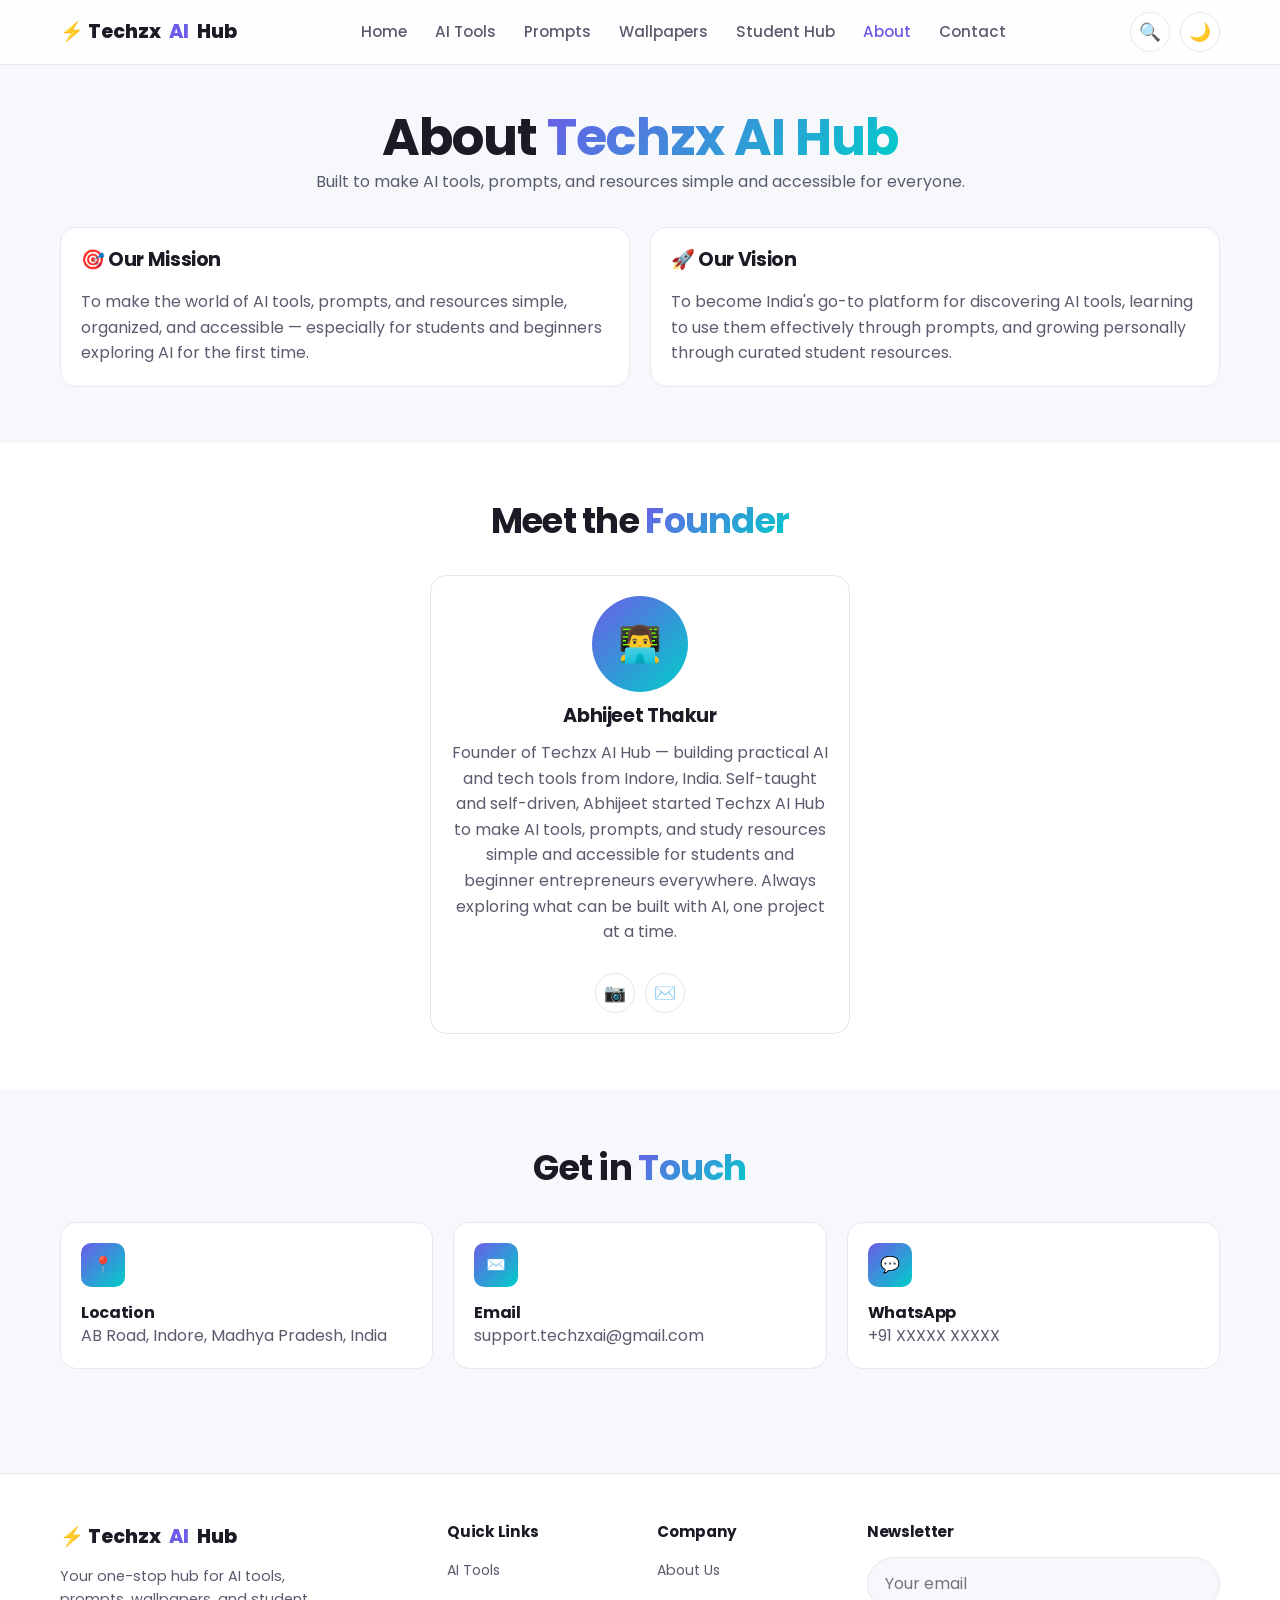
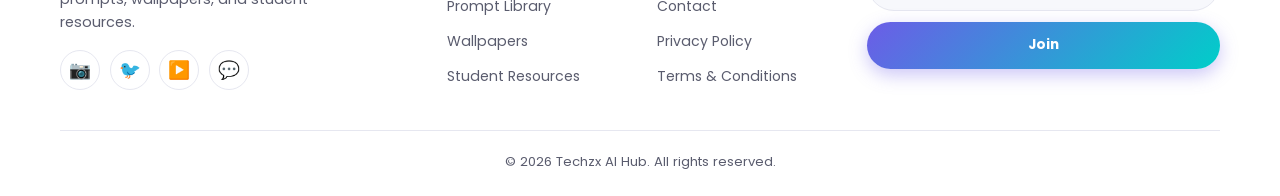
==== about.html @ d21fbffb "Add files via upload" ====
<!DOCTYPE html>
<html lang="en">
<head>
<meta charset="UTF-8">
<meta name="viewport" content="width=device-width, initial-scale=1.0, viewport-fit=cover">
<title>About Us — Techzx AI Hub</title>
<meta name="description" content="Learn about Techzx AI Hub's mission, vision, and founder. We help people discover and use AI tools, prompts, and resources easily.">
<meta name="keywords" content="about Techzx AI Hub, AI hub mission, AI hub founder">
<link rel="canonical" href="https://techzxaihub.example.com/about.html">
<meta property="og:type" content="website">
<meta property="og:title" content="About Us — Techzx AI Hub">
<meta property="og:description" content="Learn about Techzx AI Hub's mission, vision, and founder.">
<meta property="og:url" content="https://techzxaihub.example.com/about.html">
<meta property="og:image" content="assets/images/og-cover.jpg">
<link rel="manifest" href="manifest.json">
<meta name="theme-color" content="#6C5CE7">
<link rel="apple-touch-icon" href="assets/icons/icon-192.png">
<link rel="preconnect" href="https://fonts.googleapis.com">
<link href="https://fonts.googleapis.com/css2?family=Poppins:wght@400;500;600;700;800&display=swap" rel="stylesheet">
<link rel="stylesheet" href="styles.css">
</head>
<body>
<header class="navbar">
  <div class="container">
    <a href="index.html" class="logo">⚡ Techzx<span class="dot">AI</span> Hub</a>
    <nav class="nav-links">
      <a href="index.html">Home</a>
      <a href="ai-tools.html">AI Tools</a>
      <a href="prompts.html">Prompts</a>
      <a href="wallpapers.html">Wallpapers</a>
      <a href="resources.html">Student Hub</a>
      <a href="about.html" class="active">About</a>
      <a href="contact.html">Contact</a>
    </nav>
    <div class="nav-actions">
      <button class="btn-icon search-trigger" aria-label="Search">🔍</button>
      <button class="btn-icon theme-toggle" aria-label="Toggle theme">🌙</button>
      <button class="hamburger" aria-label="Menu"><span></span><span></span><span></span></button>
    </div>
  </div>
  <div class="mobile-menu">
    <a href="index.html">Home</a>
    <a href="ai-tools.html">AI Tools</a>
    <a href="prompts.html">Prompts</a>
    <a href="wallpapers.html">Wallpapers</a>
    <a href="resources.html">Student Hub</a>
    <a href="about.html" class="active">About</a>
    <a href="contact.html">Contact</a>
  </div>
</header>

<div class="search-overlay">
  <div class="search-box">
    <input type="text" placeholder="Search tools, prompts, wallpapers..." aria-label="Search everything">
    <div class="search-results"></div>
    <button class="btn btn-outline btn-block search-close mt-1">Close</button>
  </div>
</div>
<section class="page-hero">
  <div class="container">
    <h1>About <span class="gradient-text">Techzx AI Hub</span></h1>
    <p class="lead">Built to make AI tools, prompts, and resources simple and accessible for everyone.</p>
  </div>
</section>

<section class="section" style="padding-top:1rem;">
  <div class="container">
    <div class="mission-grid">
      <div class="card">
        <h3>🎯 Our Mission</h3>
        <p style="margin-top:0.5rem;">To make the world of AI tools, prompts, and resources simple, organized, and accessible — especially for students and beginners exploring AI for the first time.</p>
      </div>
      <div class="card">
        <h3>🚀 Our Vision</h3>
        <p style="margin-top:0.5rem;">To become India's go-to platform for discovering AI tools, learning to use them effectively through prompts, and growing personally through curated student resources.</p>
      </div>
    </div>
  </div>
</section>

<section class="section" style="background:var(--bg-elevated);">
  <div class="container">
    <div class="section-head">
      <h2>Meet the <span class="gradient-text">Founder</span></h2>
    </div>
    <div class="card founder-card" style="max-width:420px;margin:0 auto;">
      <div class="founder-avatar">👨‍💻</div>
      <h3>Abhijeet Thakur</h3>
      <p>Founder of Techzx AI Hub — building practical AI and tech tools from Indore, India. Self-taught and self-driven, Abhijeet started Techzx AI Hub to make AI tools, prompts, and study resources simple and accessible for students and beginner entrepreneurs everywhere. Always exploring what can be built with AI, one project at a time.</p>
      <div class="social-links">
        <a class="btn-icon" href="https://instagram.com/official_abhijeetthakur0" target="_blank" rel="noopener noreferrer" aria-label="Instagram">📷</a>
        <a class="btn-icon" href="mailto:support.techzxai@gmail.com" aria-label="Email">✉️</a>
      </div>
    </div>
  </div>
</section>

<section class="section">
  <div class="container">
    <div class="section-head">
      <h2>Get in <span class="gradient-text">Touch</span></h2>
    </div>
    <div class="grid">
      <div class="card contact-info-card">
        <div class="icon-box">📍</div>
        <div><h4>Location</h4><p>AB Road, Indore, Madhya Pradesh, India</p></div>
      </div>
      <div class="card contact-info-card">
        <div class="icon-box">✉️</div>
        <div><h4>Email</h4><p><a href="mailto:support.techzxai@gmail.com" style="color:var(--text-secondary);">support.techzxai@gmail.com</a></p></div>
      </div>
      <div class="card contact-info-card">
        <div class="icon-box">💬</div>
        <div><h4>WhatsApp</h4><p>+91 XXXXX XXXXX</p></div>
      </div>
    </div>
  </div>
</section>

<footer class="footer">
  <div class="container">
    <div class="footer-grid">
      <div class="footer-brand">
        <a href="index.html" class="logo">⚡ Techzx<span class="dot">AI</span> Hub</a>
        <p>Your one-stop hub for AI tools, prompts, wallpapers, and student resources.</p>
        <div class="social-links">
          <a class="btn-icon" href="#" aria-label="Instagram">📷</a>
          <a class="btn-icon" href="#" aria-label="Twitter">🐦</a>
          <a class="btn-icon" href="#" aria-label="YouTube">▶️</a>
          <a class="btn-icon" href="#" aria-label="WhatsApp">💬</a>
        </div>
      </div>
      <div class="footer-links">
        <h4>Quick Links</h4>
        <ul>
          <li><a href="ai-tools.html">AI Tools</a></li>
          <li><a href="prompts.html">Prompt Library</a></li>
          <li><a href="wallpapers.html">Wallpapers</a></li>
          <li><a href="resources.html">Student Resources</a></li>
        </ul>
      </div>
      <div class="footer-links">
        <h4>Company</h4>
        <ul>
          <li><a href="about.html">About Us</a></li>
          <li><a href="contact.html">Contact</a></li>
          <li><a href="privacy.html">Privacy Policy</a></li>
          <li><a href="terms.html">Terms & Conditions</a></li>
        </ul>
      </div>
      <div class="footer-links">
        <h4>Newsletter</h4>
        <form class="newsletter-form" style="flex-direction:column;">
          <input type="email" name="email" placeholder="Your email" required aria-label="Email address" style="background:var(--bg);color:var(--text-primary);border:1.5px solid var(--border);">
          <button type="submit" class="btn btn-primary btn-sm" style="background:var(--grad-primary);color:#fff;">Join</button>
        </form>
      </div>
    </div>
    <div class="footer-bottom">&copy; <span id="year"></span> Techzx AI Hub. All rights reserved.</div>
  </div>
</footer>

<script src="data.js"></script>
<script src="script.js"></script>
<script>document.getElementById("year").textContent = new Date().getFullYear();</script>
</body>
</html>
---- styles.css ----
/* ==========================================================================
   Techzx AI Hub — styles.css
   Mobile-first, responsive, dark/light theme via CSS variables.
   ========================================================================== */

/* ---------------- 1. RESET & BASE ---------------- */
*, *::before, *::after { box-sizing: border-box; margin: 0; padding: 0; }
html { scroll-behavior: smooth; }
img { max-width: 100%; display: block; }
a { text-decoration: none; color: inherit; }
button { font: inherit; cursor: pointer; border: none; background: none; }
ul { list-style: none; }
input, textarea, select { font: inherit; }

/* ---------------- 2. THEME VARIABLES ---------------- */
:root {
  /* Brand gradient */
  --grad-primary: linear-gradient(135deg, #6C5CE7 0%, #00CEC9 100%);
  --grad-secondary: linear-gradient(135deg, #FD79A8 0%, #6C5CE7 100%);
  --accent: #6C5CE7;
  --accent-2: #00CEC9;

  /* Light theme (default) */
  --bg: #F7F8FC;
  --bg-elevated: #FFFFFF;
  --bg-card: #FFFFFF;
  --text-primary: #1A1B25;
  --text-secondary: #5A5C6E;
  --border: #E6E7F0;
  --shadow: 0 8px 24px rgba(30, 30, 60, 0.08);
  --shadow-hover: 0 14px 32px rgba(30, 30, 60, 0.14);
  --navbar-bg: rgba(255, 255, 255, 0.85);

  --radius-sm: 10px;
  --radius-md: 16px;
  --radius-lg: 24px;
  --transition: 0.25s ease;
  --max-width: 1200px;
}

[data-theme="dark"] {
  --bg: #0F1014;
  --bg-elevated: #16171F;
  --bg-card: #1B1C26;
  --text-primary: #F2F2F7;
  --text-secondary: #A2A3B5;
  --border: #2A2B38;
  --shadow: 0 8px 24px rgba(0, 0, 0, 0.35);
  --shadow-hover: 0 14px 32px rgba(0, 0, 0, 0.5);
  --navbar-bg: rgba(15, 16, 20, 0.85);
}

body {
  font-family: 'Poppins', -apple-system, BlinkMacSystemFont, 'Segoe UI', sans-serif;
  background: var(--bg);
  color: var(--text-primary);
  line-height: 1.6;
  transition: background var(--transition), color var(--transition);
  -webkit-font-smoothing: antialiased;
  overflow-x: hidden;
}

h1, h2, h3, h4 { font-weight: 700; line-height: 1.25; letter-spacing: -0.02em; }
h1 { font-size: clamp(2rem, 6vw, 3.2rem); }
h2 { font-size: clamp(1.5rem, 4vw, 2.2rem); }
h3 { font-size: 1.2rem; }
p { color: var(--text-secondary); }

.container {
  width: 100%;
  max-width: var(--max-width);
  margin: 0 auto;
  padding: 0 1.25rem;
}

.section { padding: 3.5rem 0; }
.section-head { text-align: center; margin-bottom: 2rem; }
.section-head p { max-width: 560px; margin: 0.5rem auto 0; }

.gradient-text {
  background: var(--grad-primary);
  -webkit-background-clip: text;
  background-clip: text;
  color: transparent;
}

.see-all {
  display: inline-flex;
  align-items: center;
  gap: 0.4rem;
  font-weight: 600;
  color: var(--accent);
  margin-top: 0.5rem;
}

/* ---------------- 3. BUTTONS ---------------- */
.btn {
  display: inline-flex;
  align-items: center;
  justify-content: center;
  gap: 0.5rem;
  padding: 0.75rem 1.5rem;
  border-radius: 50px;
  font-weight: 600;
  font-size: 0.95rem;
  transition: transform var(--transition), box-shadow var(--transition), opacity var(--transition);
  white-space: nowrap;
}
.btn-primary {
  background: var(--grad-primary);
  color: #fff;
  box-shadow: 0 6px 18px rgba(108, 92, 231, 0.35);
}
.btn-primary:hover { transform: translateY(-2px); box-shadow: 0 10px 24px rgba(108, 92, 231, 0.45); }
.btn-outline {
  border: 1.5px solid var(--border);
  color: var(--text-primary);
  background: var(--bg-card);
}
.btn-outline:hover { border-color: var(--accent); color: var(--accent); }
.btn-icon {
  width: 40px; height: 40px;
  border-radius: 50%;
  display: inline-flex;
  align-items: center;
  justify-content: center;
  background: var(--bg-card);
  border: 1px solid var(--border);
  transition: all var(--transition);
  font-size: 1.1rem;
}
.btn-icon:hover { border-color: var(--accent); transform: scale(1.08); }
.btn-icon.active { background: var(--grad-primary); color: #fff; border-color: transparent; }
.btn-block { width: 100%; }
.btn-sm { padding: 0.5rem 1rem; font-size: 0.85rem; }

/* ---------------- 4. NAVBAR ---------------- */
.navbar {
  position: sticky;
  top: 0;
  z-index: 1000;
  background: var(--navbar-bg);
  backdrop-filter: blur(14px);
  border-bottom: 1px solid var(--border);
}
.navbar .container {
  display: flex;
  align-items: center;
  justify-content: space-between;
  height: 64px;
}
.logo {
  display: flex;
  align-items: center;
  gap: 0.5rem;
  font-weight: 800;
  font-size: 1.2rem;
}
.logo span.dot { color: var(--accent); }

.nav-links {
  display: none;
  gap: 1.75rem;
  align-items: center;
}
.nav-links a {
  font-weight: 500;
  font-size: 0.95rem;
  color: var(--text-secondary);
  transition: color var(--transition);
  position: relative;
}
.nav-links a:hover, .nav-links a.active { color: var(--accent); }

.nav-actions { display: flex; align-items: center; gap: 0.6rem; }

.hamburger {
  display: flex;
  flex-direction: column;
  gap: 4px;
  width: 40px; height: 40px;
  align-items: center;
  justify-content: center;
}
.hamburger span {
  width: 20px; height: 2px;
  background: var(--text-primary);
  border-radius: 2px;
  transition: all var(--transition);
}
.hamburger.open span:nth-child(1) { transform: translateY(6px) rotate(45deg); }
.hamburger.open span:nth-child(2) { opacity: 0; }
.hamburger.open span:nth-child(3) { transform: translateY(-6px) rotate(-45deg); }

.mobile-menu {
  display: none;
  flex-direction: column;
  background: var(--bg-elevated);
  border-bottom: 1px solid var(--border);
  padding: 0.5rem 1.25rem 1.25rem;
}
.mobile-menu.open { display: flex; animation: slideDown 0.25s ease; }
.mobile-menu a {
  padding: 0.85rem 0;
  border-bottom: 1px solid var(--border);
  font-weight: 500;
  color: var(--text-secondary);
}
.mobile-menu a:last-child { border-bottom: none; }
.mobile-menu a.active { color: var(--accent); }

@keyframes slideDown {
  from { opacity: 0; transform: translateY(-8px); }
  to { opacity: 1; transform: translateY(0); }
}

@media (min-width: 860px) {
  .nav-links { display: flex; }
  .hamburger { display: none; }
  .mobile-menu { display: none !important; }
}

/* ---------------- 5. SEARCH OVERLAY ---------------- */
.search-overlay {
  position: fixed; inset: 0;
  background: rgba(0,0,0,0.6);
  display: none;
  align-items: flex-start;
  justify-content: center;
  z-index: 2000;
  padding: 10vh 1.25rem 0;
}
.search-overlay.open { display: flex; animation: fadeIn 0.2s ease; }
.search-box {
  background: var(--bg-elevated);
  border-radius: var(--radius-md);
  width: 100%; max-width: 560px;
  padding: 1rem;
  box-shadow: var(--shadow-hover);
}
.search-box input {
  width: 100%;
  padding: 0.85rem 1rem;
  border-radius: var(--radius-sm);
  border: 1.5px solid var(--border);
  background: var(--bg);
  color: var(--text-primary);
}
.search-box input:focus { outline: none; border-color: var(--accent); }
.search-results { margin-top: 0.75rem; max-height: 50vh; overflow-y: auto; }
.search-result-item {
  padding: 0.75rem;
  border-radius: var(--radius-sm);
  display: flex; justify-content: space-between; align-items: center;
  transition: background var(--transition);
}
.search-result-item:hover { background: var(--bg-card); }
.search-result-tag {
  font-size: 0.7rem;
  padding: 0.2rem 0.55rem;
  border-radius: 50px;
  background: var(--grad-primary);
  color: #fff;
}
@keyframes fadeIn { from { opacity: 0; } to { opacity: 1; } }

/* ---------------- 6. HERO ---------------- */
.hero {
  padding: 3.5rem 0 3rem;
  text-align: center;
  position: relative;
  overflow: hidden;
}
.hero::before {
  content: "";
  position: absolute;
  top: -120px; left: 50%;
  transform: translateX(-50%);
  width: 600px; height: 400px;
  background: var(--grad-primary);
  opacity: 0.18;
  filter: blur(80px);
  z-index: -1;
  border-radius: 50%;
}
.hero h1 { margin-bottom: 1rem; }
.hero p.lead { max-width: 600px; margin: 0 auto 2rem; font-size: 1.05rem; }

.hero-search {
  display: flex;
  max-width: 560px;
  margin: 0 auto 1.5rem;
  background: var(--bg-card);
  border: 1.5px solid var(--border);
  border-radius: 50px;
  padding: 0.4rem 0.4rem 0.4rem 1.25rem;
  box-shadow: var(--shadow);
}
.hero-search input {
  flex: 1;
  border: none;
  background: transparent;
  color: var(--text-primary);
}
.hero-search input:focus { outline: none; }
.hero-search button {
  background: var(--grad-primary);
  color: #fff;
  padding: 0.65rem 1.4rem;
  border-radius: 50px;
  font-weight: 600;
  font-size: 0.9rem;
}

.hero-stats {
  display: flex;
  justify-content: center;
  gap: 2rem;
  flex-wrap: wrap;
  margin-top: 1.5rem;
}
.hero-stats .stat { text-align: center; }
.hero-stats .stat strong { display: block; font-size: 1.4rem; }
.hero-stats .stat span { font-size: 0.8rem; color: var(--text-secondary); }

/* ---------------- 7. CARD GRID ---------------- */
.grid {
  display: grid;
  grid-template-columns: 1fr;
  gap: 1.25rem;
}
@media (min-width: 600px) { .grid { grid-template-columns: repeat(2, 1fr); } }
@media (min-width: 960px) { .grid { grid-template-columns: repeat(3, 1fr); } }
@media (min-width: 1200px) { .grid-4 { grid-template-columns: repeat(4, 1fr); } }

.scroll-row {
  display: flex;
  gap: 1.1rem;
  overflow-x: auto;
  padding-bottom: 0.75rem;
  scroll-snap-type: x mandatory;
}
.scroll-row::-webkit-scrollbar { height: 6px; }
.scroll-row::-webkit-scrollbar-thumb { background: var(--border); border-radius: 10px; }
.scroll-row > * { scroll-snap-align: start; flex: 0 0 260px; }

/* ---------------- 8. CARDS ---------------- */
.card {
  background: var(--bg-card);
  border: 1px solid var(--border);
  border-radius: var(--radius-md);
  padding: 1.25rem;
  transition: transform var(--transition), box-shadow var(--transition), border-color var(--transition);
  display: flex;
  flex-direction: column;
  gap: 0.6rem;
}
.card:hover { transform: translateY(-4px); box-shadow: var(--shadow-hover); border-color: transparent; }

/* Tool card */
.tool-card .tool-top { display: flex; justify-content: space-between; align-items: flex-start; }
.tool-icon {
  width: 48px; height: 48px;
  border-radius: var(--radius-sm);
  background: var(--grad-primary);
  display: flex; align-items: center; justify-content: center;
  font-size: 1.5rem;
}
.tool-card h3 { margin-top: 0.5rem; }
.tool-category-tag {
  display: inline-block;
  font-size: 0.7rem;
  font-weight: 600;
  color: var(--accent);
  background: rgba(108, 92, 231, 0.12);
  padding: 0.2rem 0.6rem;
  border-radius: 50px;
  width: fit-content;
}
.tool-features { display: flex; flex-wrap: wrap; gap: 0.4rem; margin: 0.3rem 0; }
.tool-features span {
  font-size: 0.72rem;
  background: var(--bg);
  border: 1px solid var(--border);
  padding: 0.2rem 0.55rem;
  border-radius: 50px;
  color: var(--text-secondary);
}
.tool-footer { display: flex; justify-content: space-between; align-items: center; margin-top: auto; padding-top: 0.5rem; border-top: 1px solid var(--border); }
.tool-price { font-weight: 600; font-size: 0.85rem; }
.tool-rating { display: flex; align-items: center; gap: 0.25rem; font-size: 0.85rem; }
.tool-actions { display: flex; gap: 0.5rem; margin-top: 0.5rem; }

/* Prompt card */
.prompt-card .prompt-cat {
  font-size: 0.7rem;
  font-weight: 600;
  color: #fff;
  background: var(--grad-secondary);
  padding: 0.2rem 0.6rem;
  border-radius: 50px;
  width: fit-content;
}
.prompt-text {
  font-size: 0.85rem;
  background: var(--bg);
  border: 1px dashed var(--border);
  border-radius: var(--radius-sm);
  padding: 0.7rem;
  max-height: 90px;
  overflow-y: auto;
  color: var(--text-secondary);
}
.prompt-actions { display: flex; gap: 0.5rem; margin-top: 0.5rem; }

/* Wallpaper card (masonry) */
.masonry {
  column-count: 2;
  column-gap: 1rem;
}
@media (min-width: 700px) { .masonry { column-count: 3; } }
@media (min-width: 1000px) { .masonry { column-count: 4; } }
.wall-card {
  break-inside: avoid;
  margin-bottom: 1rem;
  border-radius: var(--radius-md);
  overflow: hidden;
  position: relative;
  cursor: pointer;
  background: var(--bg-card);
  border: 1px solid var(--border);
}
.wall-card img { width: 100%; transition: transform 0.4s ease; }
.wall-card:hover img { transform: scale(1.05); }
.wall-overlay {
  position: absolute; inset: 0;
  background: linear-gradient(to top, rgba(0,0,0,0.75) 0%, transparent 50%);
  display: flex;
  flex-direction: column;
  justify-content: flex-end;
  padding: 0.75rem;
  opacity: 0;
  transition: opacity var(--transition);
}
.wall-card:hover .wall-overlay { opacity: 1; }
.wall-overlay h4 { color: #fff; font-size: 0.9rem; }
.wall-overlay .wall-meta { display: flex; justify-content: space-between; align-items: center; margin-top: 0.4rem; }
.wall-overlay button { color: #fff; font-size: 1.1rem; }

/* Article card */
.article-card .article-emoji {
  font-size: 2rem;
  width: 56px; height: 56px;
  display: flex; align-items: center; justify-content: center;
  background: var(--bg);
  border-radius: var(--radius-sm);
}
.article-date { font-size: 0.75rem; color: var(--text-secondary); }

/* ---------------- 9. FILTER BAR ---------------- */
.filter-bar {
  display: flex;
  gap: 0.6rem;
  overflow-x: auto;
  padding: 0.25rem 0 1.5rem;
}
.filter-bar::-webkit-scrollbar { display: none; }
.filter-chip {
  flex: 0 0 auto;
  padding: 0.55rem 1.1rem;
  border-radius: 50px;
  border: 1.5px solid var(--border);
  font-size: 0.85rem;
  font-weight: 500;
  color: var(--text-secondary);
  background: var(--bg-card);
  transition: all var(--transition);
}
.filter-chip.active, .filter-chip:hover {
  background: var(--grad-primary);
  color: #fff;
  border-color: transparent;
}

.page-search {
  display: flex;
  align-items: center;
  gap: 0.6rem;
  background: var(--bg-card);
  border: 1.5px solid var(--border);
  border-radius: var(--radius-sm);
  padding: 0.75rem 1rem;
  margin-bottom: 1rem;
}
.page-search input { flex: 1; border: none; background: transparent; color: var(--text-primary); }
.page-search input:focus { outline: none; }

.page-hero {
  padding: 2.5rem 0 1rem;
  text-align: center;
}

.empty-state {
  text-align: center;
  padding: 3rem 1rem;
  color: var(--text-secondary);
}

/* ---------------- 10. NEWSLETTER ---------------- */
.newsletter {
  background: var(--grad-primary);
  border-radius: var(--radius-lg);
  padding: 2.5rem 1.5rem;
  text-align: center;
  color: #fff;
  margin: 0 1.25rem;
}
.newsletter h2 { color: #fff; }
.newsletter p { color: rgba(255,255,255,0.85); margin: 0.5rem 0 1.5rem; }
.newsletter-form {
  display: flex;
  flex-direction: column;
  gap: 0.7rem;
  max-width: 420px;
  margin: 0 auto;
}
@media (min-width: 560px) { .newsletter-form { flex-direction: row; } }
.newsletter-form input {
  flex: 1;
  padding: 0.8rem 1.1rem;
  border-radius: 50px;
  border: none;
}
.newsletter-form input:focus { outline: none; }
.newsletter-form button {
  background: #fff;
  color: var(--accent);
  font-weight: 700;
  padding: 0.8rem 1.5rem;
  border-radius: 50px;
}

/* ---------------- 11. FOOTER ---------------- */
.footer {
  background: var(--bg-elevated);
  border-top: 1px solid var(--border);
  margin-top: 3rem;
  padding: 3rem 0 1.5rem;
}
.footer-grid {
  display: grid;
  grid-template-columns: 1fr;
  gap: 2rem;
  margin-bottom: 2rem;
}
@media (min-width: 700px) { .footer-grid { grid-template-columns: 2fr 1fr 1fr 1fr; } }
.footer-brand p { margin: 0.75rem 0 1rem; font-size: 0.9rem; max-width: 280px; }
.footer h4 { font-size: 0.95rem; margin-bottom: 1rem; }
.footer ul li { margin-bottom: 0.6rem; }
.footer ul li a { font-size: 0.88rem; color: var(--text-secondary); transition: color var(--transition); }
.footer ul li a:hover { color: var(--accent); }
.social-links { display: flex; gap: 0.6rem; margin-top: 1rem; }
.footer-bottom {
  border-top: 1px solid var(--border);
  padding-top: 1.25rem;
  text-align: center;
  font-size: 0.82rem;
  color: var(--text-secondary);
}

/* ---------------- 12. MODAL (wallpaper preview) ---------------- */
.modal-overlay {
  position: fixed; inset: 0;
  background: rgba(0,0,0,0.8);
  display: none;
  align-items: center;
  justify-content: center;
  z-index: 3000;
  padding: 1.25rem;
}
.modal-overlay.open { display: flex; animation: fadeIn 0.2s ease; }
.modal-box {
  background: var(--bg-elevated);
  border-radius: var(--radius-md);
  max-width: 420px;
  width: 100%;
  overflow: hidden;
  position: relative;
}
.modal-box img { width: 100%; max-height: 60vh; object-fit: cover; }
.modal-close {
  position: absolute;
  top: 0.75rem; right: 0.75rem;
  width: 36px; height: 36px;
  border-radius: 50%;
  background: rgba(0,0,0,0.55);
  color: #fff;
  display: flex; align-items: center; justify-content: center;
}
.modal-body { padding: 1.25rem; }
.modal-actions { display: flex; gap: 0.75rem; margin-top: 1rem; }

/* ---------------- 13. FORMS (contact page) ---------------- */
.form-group { margin-bottom: 1.1rem; }
.form-group label { display: block; font-size: 0.85rem; font-weight: 600; margin-bottom: 0.4rem; }
.form-group input, .form-group textarea {
  width: 100%;
  padding: 0.8rem 1rem;
  border-radius: var(--radius-sm);
  border: 1.5px solid var(--border);
  background: var(--bg-card);
  color: var(--text-primary);
}
.form-group input:focus, .form-group textarea:focus { outline: none; border-color: var(--accent); }
.form-group textarea { resize: vertical; min-height: 130px; }
.form-success {
  display: none;
  background: rgba(0, 206, 201, 0.12);
  border: 1px solid var(--accent-2);
  color: var(--accent-2);
  padding: 0.85rem 1rem;
  border-radius: var(--radius-sm);
  margin-bottom: 1rem;
  font-size: 0.9rem;
}
.form-success.show { display: block; }

.contact-info-card { display: flex; gap: 1rem; align-items: flex-start; }
.contact-info-card .icon-box {
  width: 44px; height: 44px;
  border-radius: var(--radius-sm);
  background: var(--grad-primary);
  display: flex; align-items: center; justify-content: center;
  color: #fff;
  flex-shrink: 0;
}

/* ---------------- 14. STATIC / LEGAL PAGES ---------------- */
.prose { max-width: 760px; margin: 0 auto; }
.prose h2 { margin: 1.75rem 0 0.75rem; }
.prose p, .prose li { margin-bottom: 0.75rem; font-size: 0.95rem; }
.prose ul { padding-left: 1.25rem; list-style: disc; }
.prose ul li { margin-bottom: 0.4rem; }

/* About page founder */
.founder-card {
  display: flex;
  flex-direction: column;
  align-items: center;
  text-align: center;
  gap: 0.75rem;
}
.founder-avatar {
  width: 96px; height: 96px;
  border-radius: 50%;
  background: var(--grad-primary);
  display: flex; align-items: center; justify-content: center;
  font-size: 2.2rem;
  color: #fff;
}
.mission-grid { display: grid; gap: 1.25rem; grid-template-columns: 1fr; }
@media (min-width: 700px) { .mission-grid { grid-template-columns: 1fr 1fr; } }

/* ---------------- 15. STUDENT RESOURCES ---------------- */
.resource-tabs { display: flex; gap: 0.5rem; overflow-x: auto; margin-bottom: 1.5rem; }
.resource-list { display: flex; flex-direction: column; gap: 0.75rem; }
.resource-item {
  display: flex; align-items: center; justify-content: space-between;
  background: var(--bg-card);
  border: 1px solid var(--border);
  border-radius: var(--radius-sm);
  padding: 0.9rem 1.1rem;
}
.resource-item .res-left { display: flex; align-items: center; gap: 0.75rem; }
.resource-item .res-icon {
  width: 38px; height: 38px;
  border-radius: 10px;
  background: var(--grad-secondary);
  display: flex; align-items: center; justify-content: center;
  color: #fff;
  font-size: 1rem;
}
.resource-item h4 { font-size: 0.92rem; }
.resource-item span { font-size: 0.75rem; color: var(--text-secondary); }

/* ---------------- 16. TOAST ---------------- */
.toast {
  position: fixed;
  bottom: 1.5rem;
  left: 50%;
  transform: translateX(-50%) translateY(20px);
  background: var(--text-primary);
  color: var(--bg);
  padding: 0.75rem 1.5rem;
  border-radius: 50px;
  font-size: 0.85rem;
  font-weight: 600;
  z-index: 4000;
  opacity: 0;
  pointer-events: none;
  transition: all 0.3s ease;
}
.toast.show { opacity: 1; transform: translateX(-50%) translateY(0); }

/* ---------------- 17. UTILITIES ---------------- */
.flex { display: flex; }
.items-center { align-items: center; }
.justify-between { justify-content: space-between; }
.gap-sm { gap: 0.5rem; }
.text-center { text-align: center; }
.mt-1 { margin-top: 1rem; }
.mt-2 { margin-top: 2rem; }
.hidden { display: none !important; }

.fade-in { animation: fadeUp 0.5s ease both; }
@keyframes fadeUp {
  from { opacity: 0; transform: translateY(14px); }
  to { opacity: 1; transform: translateY(0); }
}

/* Skeleton loading shimmer (used while images lazy-load) */
.skeleton {
  background: linear-gradient(90deg, var(--bg) 25%, var(--border) 50%, var(--bg) 75%);
  background-size: 200% 100%;
  animation: shimmer 1.4s infinite;
}
@keyframes shimmer {
  0% { background-position: 200% 0; }
  100% { background-position: -200% 0; }
}

img[loading="lazy"] { background: var(--bg-card); }
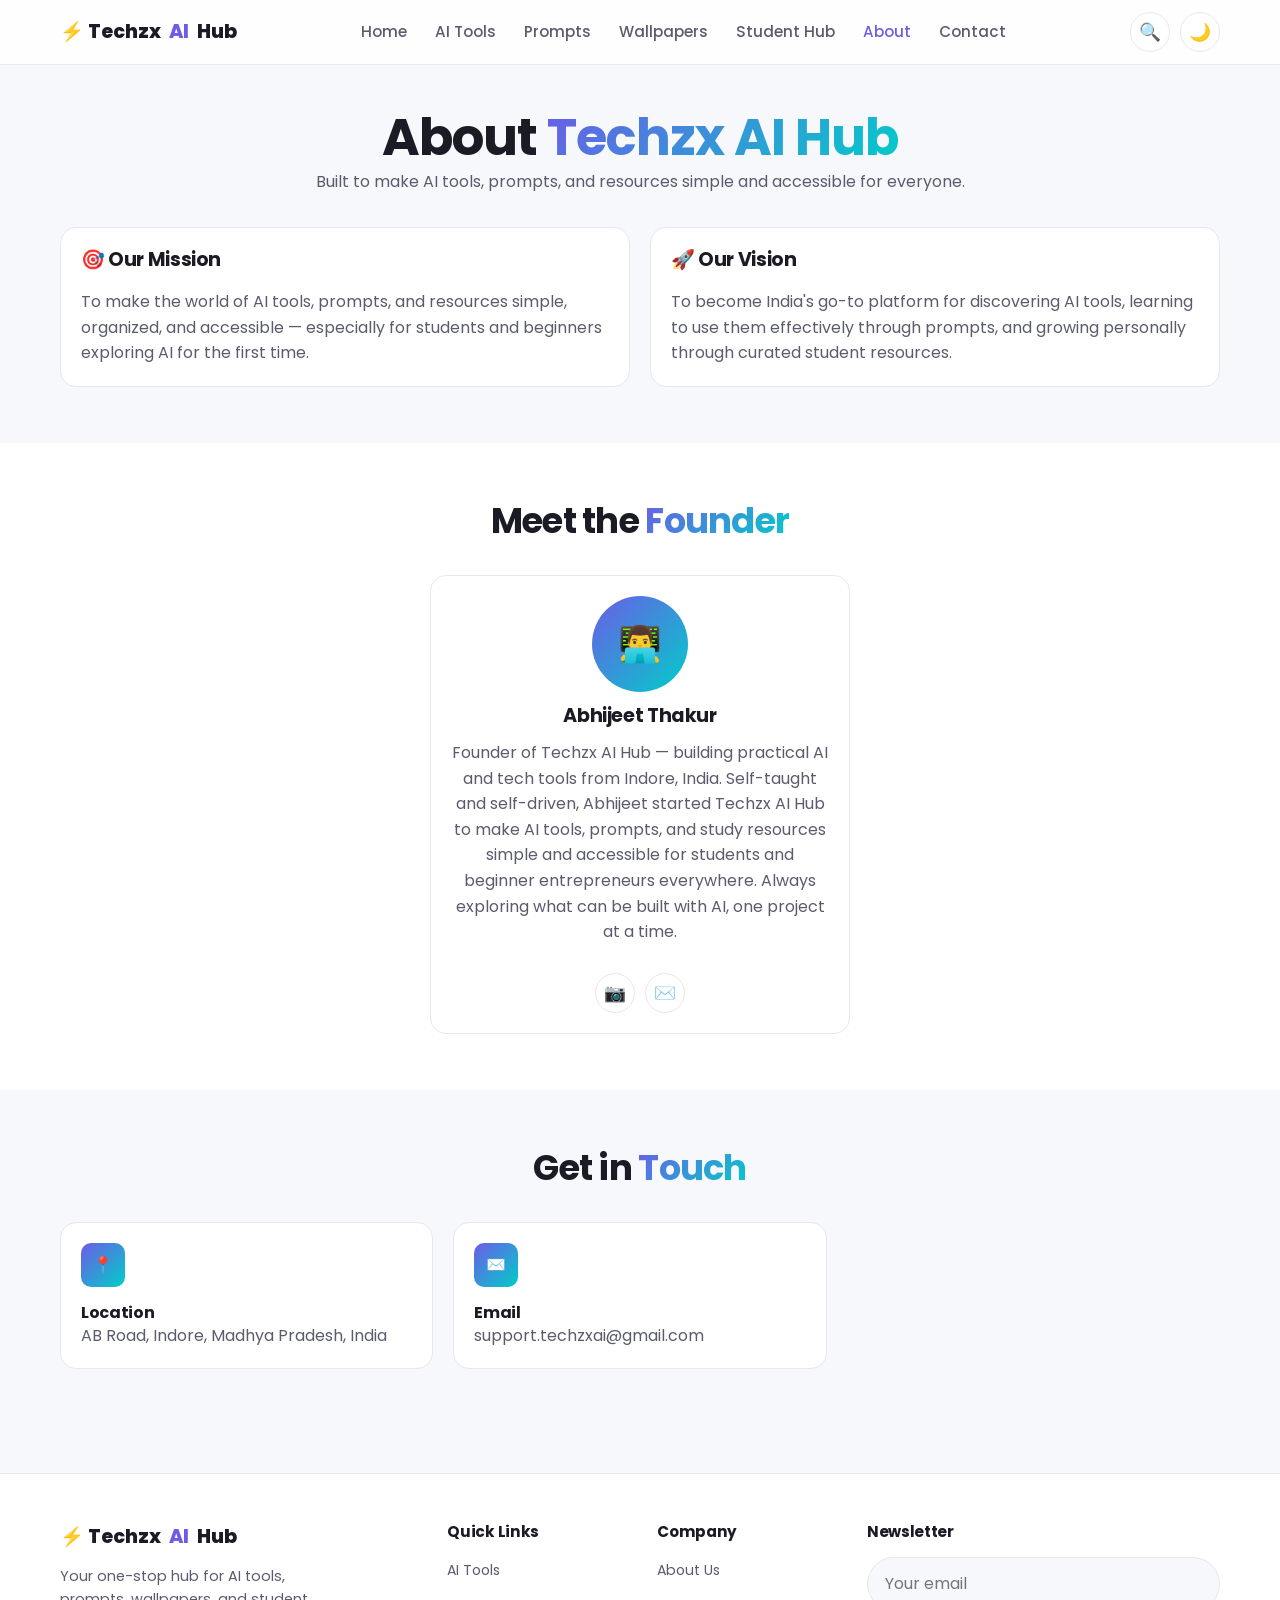
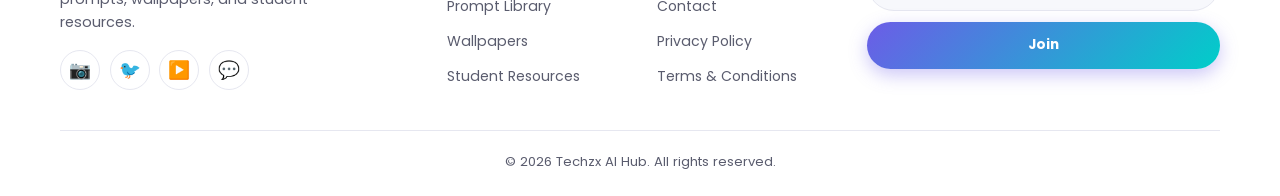
==== commit f08d10a9: "Update about.html" ====
--- a/about.html
+++ b/about.html
@@ -109,10 +109,7 @@
         <div class="icon-box">✉️</div>
         <div><h4>Email</h4><p><a href="mailto:support.techzxai@gmail.com" style="color:var(--text-secondary);">support.techzxai@gmail.com</a></p></div>
       </div>
-      <div class="card contact-info-card">
-        <div class="icon-box">💬</div>
-        <div><h4>WhatsApp</h4><p>+91 XXXXX XXXXX</p></div>
-      </div>
+     
     </div>
   </div>
 </section>
